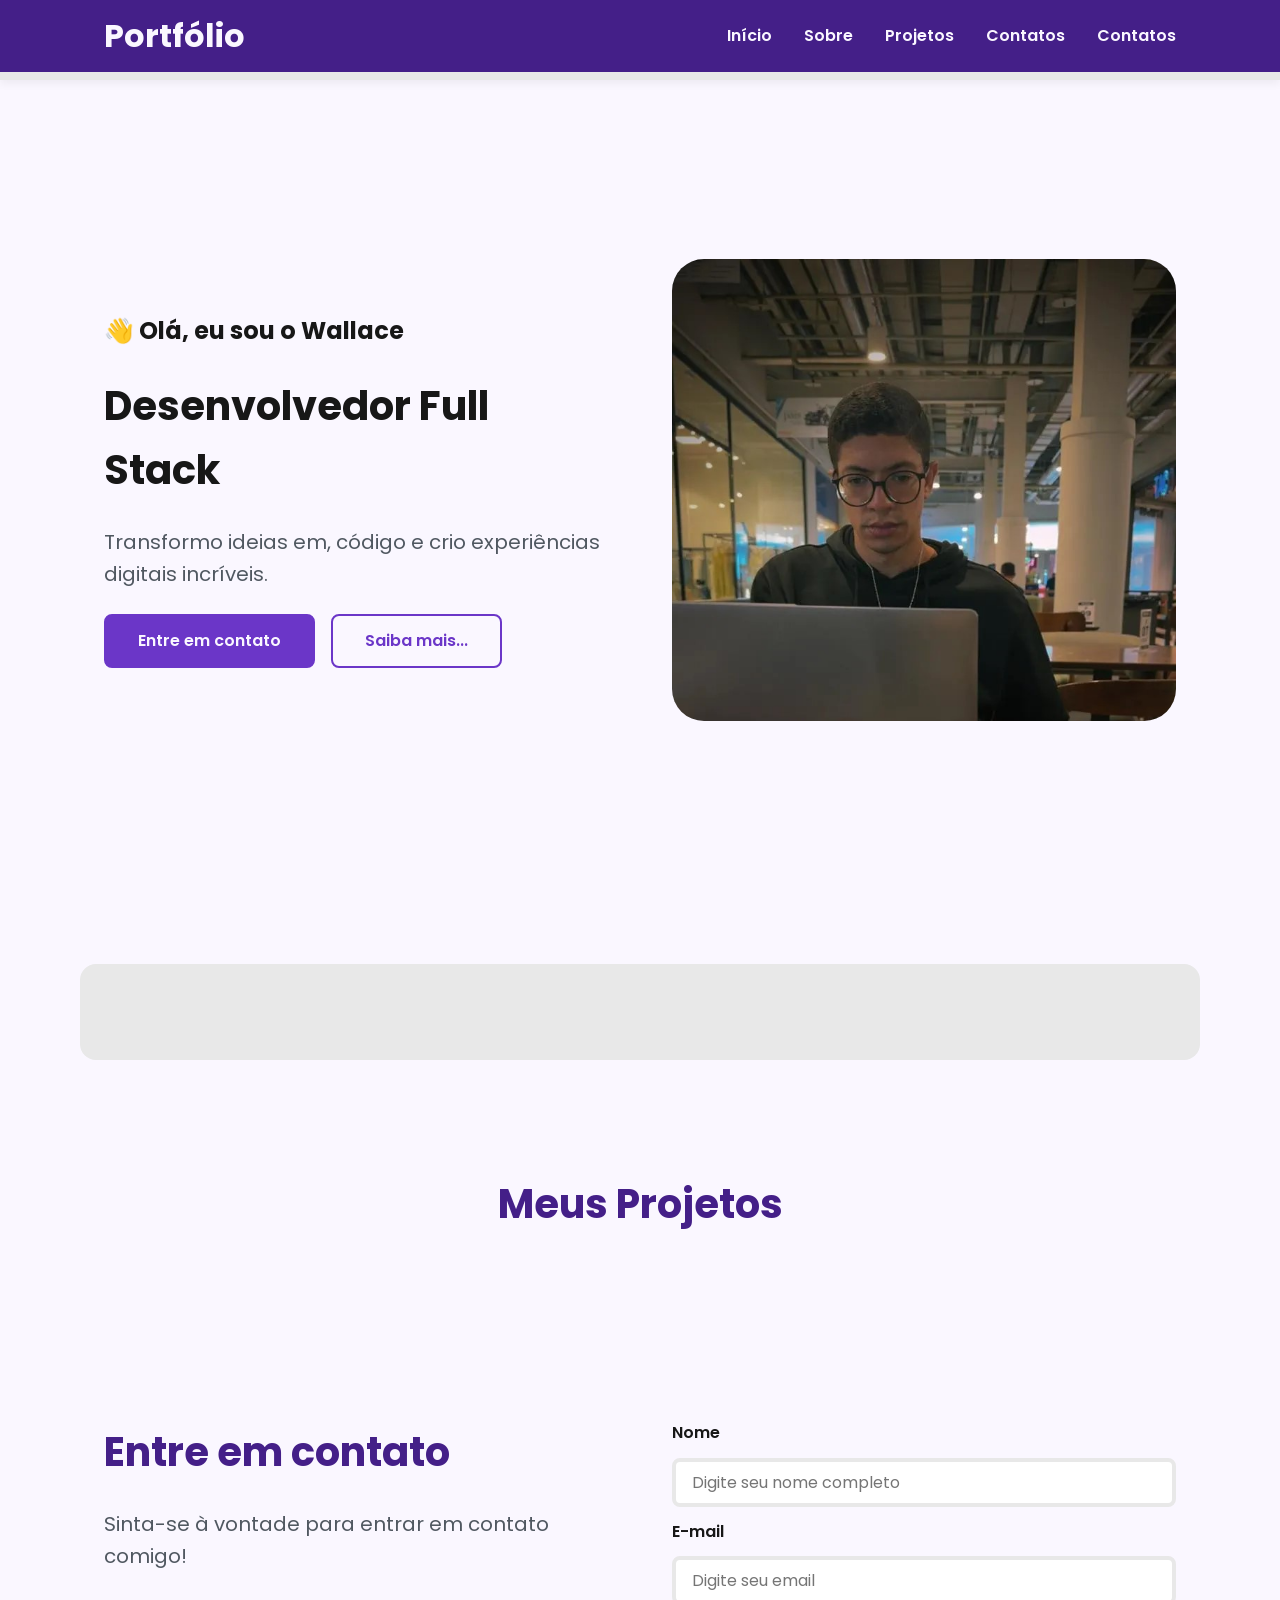
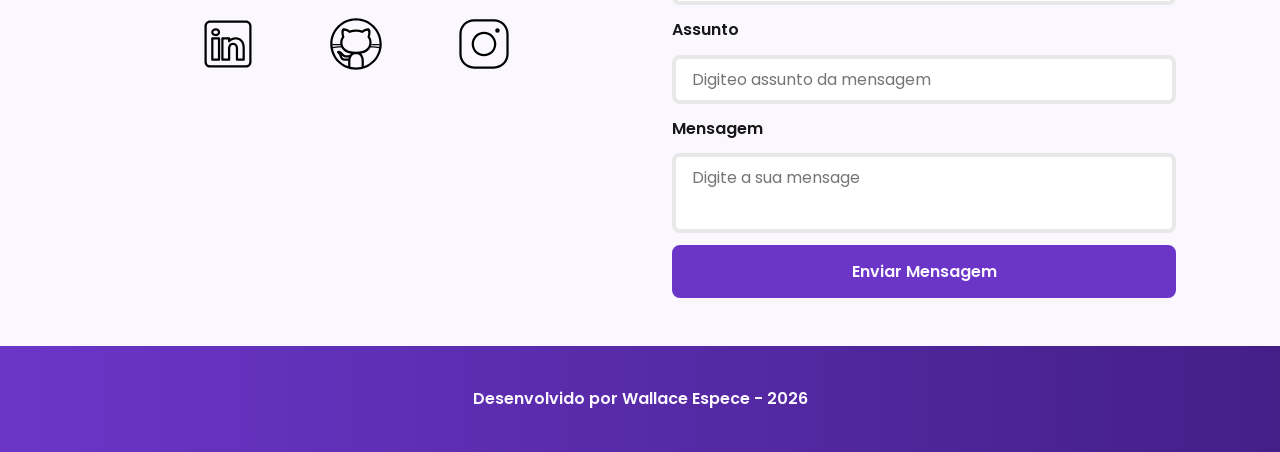
==== index.html @ 697839a0 "✨ New Feature: Construção do Javascript" ====
<!DOCTYPE html>
<html lang="pt-br">

<head>

    <!-- Fontes do Google -->
<link rel="preconnect" href="https://fonts.googleapis.com">
<link rel="preconnect" href="https://fonts.gstatic.com" crossorigin>
 
    <!-- Fonte do Google - Poppins -->
<link href="https://fonts.googleapis.com/css2?family=Poppins&display=swap" rel="stylesheet">

    <meta charset="UTF-8">
    <meta name="viewport" content="width=device-width, initial-scale=1.0">
    <meta name="author" content="Wallace Espece">
    <meta name="description"
        content="Portfólio do Wallace Espece,                 desenvolvedor Full Stack especializado em criar experiências                 digitais incríveis. Conheça meus projetos e entre em contato.">
    <meta name="robots" content="index, follow">

    <link rel="icon" type="image/svg+xml" href="./assets/img/favicon.svg">

    <!-- SWIPER CSS -->
<link rel="stylesheet" href="https://cdn.jsdelivr.net/npm/swiper@11/swiper-bundle.min.css">

    <!--CSS principal da página-->
    <link rel="stylesheet" href="./assets/css/style.css">

    <title>Portfólio do Wallace</title>
</head>

<body>

    <!--Cabeçalho da página-->
    <header>
        <div class="menu-content"> 
        <!--Título do cabeçalho-->
        <a href="index.html" id="titulo">Portfólio</a>

        <!--Menu de Navegação-->
        <nav>
            <ul class="menu-list">
                <li><a href="#hero">Início</a></li>
                <li><a href="#about">Sobre</a></li>
                <li><a href="#projects"> Projetos</a></li>
                <li><a href="#contact">Contatos</a></li>
                <li><a href="#contact">Contatos</a></li>
            </ul>
        </nav>

        </div>
    </header>

    <!--Seção principal da página-->
    <main>
        <!--Seção Hero-->
        <section id="hero" class="section-container hero-container">

            <!--Boas Vindas-->
            <article class="hero-content">
                <span>👋 Olá, eu sou o Wallace</span>
                <h1>Desenvolvedor Full Stack</h1>
                <p>Transformo ideias em, código e crio experiências digitais incríveis.</p>

                <div class="buttons-container">
                    <a href="#contact" class="botao">Entre em contato</a>
                    <a href="#about" class="botao-outline">Saiba mais...</a>
                </div>
            </article>

            <!-- Imagem da Seção Hero-->
            <figure class="hero-image">
                <img src="./assets/img/wallace.jpg" alt="Foto do autor do site" class="float-animation">
            </figure>
        </section>

        <!--Seção About-->
        <section id="about" class="section-container about-container">
            
              
                </section>

        <!--Seção Projetos-->
        <section id="projects" class="section-container projects-container">

            <h2>Meus Projetos</h2>

            <!--Swiper Container-->
            <div class="swiper projects-swiper">
                <div class="swiper-wrapper">
  
                </div>

                <!--Botoões de Navegação-->
                <div class="swiper-button-next"> </div>
                <div class="swiper-button-prev"> </div>

                <!---Paginação-->
                <div class="swipper-pagination">

                </div>
            </div>
        </section>

        <!--Seção Contato-->
        <section id="contact" class="section-container contact-container">

            <!--Redes Sociais-->
            <article class="contact-info">
                <h2>Entre em contato</h2>
                <p>Sinta-se à vontade para entrar em contato comigo!</p>

                 <!-- Links para as Redes Sociais -->
                <div class="social-container">
                    <a href="#" target="_blank" class="social-icon" aria-label="Linkedin">
                    <img src="./assets/icons/social/linkedin.svg" 
                    alt="Link para o LinkdeIn"
                    >
                    </a>

                    
                    <a href="#" target="_blank" class="social-icon" aria-label="GitHub">
                    <img src="./assets/icons/social/github.svg" 
                    alt="Link para o GitHub"
                    >
                    </a>

                               <a href="#" target="_blank" class="social-icon" aria-label="Instagram">
            <img src="./assets/icons/social/instagram.svg"
                 alt="Link para o Instagram"
            >
                     </a>           
                </div>
            </article>

            <!--Formulario de Contato -->

            <form id="formulario" action="https://formsubmit.co/9b14a6be4ffe46f0893c2715994771b4
            
            " method="POST">

                <input type="hidden" name="_text" value="http:localhost:5500/sucess.html">
                <input type="hidden" name="_captcha" value="false">
            <label for="nome">Nome</label>
            <input id="nome" name="nome" type="text" placeholder="Digite seu nome completo">
            <span id="erro-nome"></span>


            <label for="email">E-mail</label>
            <input id="email" name="email" type="text" placeholder="Digite seu email">
            <span id="erro-email"></span>


            <label for="assunto">Assunto</label>
            <input id="assunto" name="assunto" type="text" placeholder="Digiteo assunto da mensagem">
            <span id="erro-assunto"></span>

         <label for="mensagem">Mensagem</label>
         <textarea id="mensagem" name="mensagem" placeholder="Digite a sua mensage"></textarea>
        <span id="erro-mensagem"></span>

        <button class="botao" type="submit">Enviar Mensagem </button>
            
            </form>
        </section>
    </main>

    <!--Rodapé da página-->
    <footer>
        Desenvolvido por Wallace Espece - 2026
    </footer>


    <!-- SWIPER JS -->
    <script src="https://cdn.jsdelivr.net/npm/swiper@11/swiper-bundle.min.js"></script>

    <!--Scrip principal da página-->
    <script src="./assets/js/script.js"></script>
</body>

</html>
---- assets/css/style.css ----
/* Reset do Navegador*/

* {
    margin: 0;
    padding: 0;
    box-sizing: border-box;
    font-family: 'Poppins', sans-serif;
    font-weight: 400;
    text-decoration: none;
    outline: none;
}

/*Variáveis*/

:root {
    /* Paleta de Cores - Purple */
    --purple-50: #f4eaff;
    --purple-100: #e9dcfa;
    --purple-200: #cdb3f0;
    --purple-300: #b186e5;
    --purple-400: #9460db;
    --purple-500: #6b36c8;
    --purple-600: #5b2ca0;
    --purple-700: #4c2177;
    --purple-800: #441f88;
    --purple-900: #2a0e4d;
    --purple-950: #1a0730;
 
    /* Cores Neutras */
    --gray-200: #e8e8e8;
    --gray-400: #505861;
    --black: #171717;
    --white: #FAF7FF;
 
    /* Cores de Estado */
    --error: #e63946;
 
    /* Sombras */
    --shadow-sm: 0 0.25rem 0.5rem rgba(0, 0, 0, 0.05);
    --shadow-md: 0 0.25rem 0.75rem rgba(107, 54, 200, 0.3);
    --shadow-lg: 0 0.5rem 1.5rem rgba(107, 54, 200, 0.2);
 
    /* Espaçamentos */
    --spacing-xs: 0.5rem;
    --spacing-sm: 1rem;
    --spacing-md: 1.5rem;
    --spacing-lg: 2rem;
    --spacing-xl: 3rem;
    --spacing-2xl: 4rem;
 
    /* Tamanhos de Fonte */
    --text-sm: 0.75rem;
    --text-base: 1rem;
    --text-lg: 1.25rem;
    --text-xl: 1.5rem;
    --text-2xl: 2rem;
    --text-3xl: 2.5rem;
 
    /* Border Radius */
    --radius-sm: 0.25rem;
    --radius-md: 0.5rem;
    --radius-lg: 1rem;
    --radius-xl: 2rem;
    --radius-full: 50%;
 
    /* Animação Padrão */
    --transition-default: all 0.3s ease;
}

/*Configurações Básicas*/

html {
    scroll-behavior: smooth; /*rolagem suave*/
}

body {
    display: flex;
    flex-direction: column;
    min-height: 100vh; /*altura do navegador "mínima"*/
    background-color: var(--white);
    line-height: 1.6;
    color: var(--black);
}

main {
    flex: 1;
}

/*Seções - Base Comum - Para todas as seções */ 

.section-container {
    max-width: 70rem;
    margin: 0 auto;
    padding: var(--spacing-xl) var(--spacing-md);
    scroll-margin-top: 6rem; /*6*16= 96 pixel de espaço*/

}

/* Botões*/

.buttons-container {
    display: flex;
    gap: var(--spacing-sm);
}

.botao,
.botao-outline {
    display: inline-block;
    padding: 0.75rem 2rem;
    border: 0.15rem solid transparent;
    border-radius: var(--radius-md);
    font-size: var(--text-base);
    font-weight: 600;
    text-align: center;
    cursor: pointer;
    transition: var(--transition-default);
}

.botao {
    border-color: var(--purple-500);
    background-color: var(--purple-500);
    color: var(--white);
}

.botao:hover {
    border-color: var(--purple-800);
    background-color: var(--purple-800);
    color: var(--white);
    box-shadow: var(--shadow-md);
    transform: translateY(-0.25rem); /*vai dar uma subida quando passar o mouse emcima*/
}

.botao-outline {
    border-color: var(--purple-500);
    background-color: transparent;
    color: var(--purple-500);
}
.botao-outline:hover {
    border-color: var(--purple-500);
    background-color: var(--purple-500);
    color: var(--white);
    box-shadow: var(--shadow-md);
    transform: translateY(-0.25rem); /*vai dar uma subida quando passar o mouse emcima*/
}

/* Botões pequenos - Card Projetos */

.botao.botao-sm,
.botao-outline.botao-sm {
    min-width: 6rem;
    padding: 0.25rem var(--spacing-sm);
    border-width: 0.125rem;
    border-radius: 0.25rem;
    font-size: var(--text-sm); /*texto menor*/
}

/*Seção Header - Cabeçalho e Menu */

header {
    position: sticky; /*quando fizer a rolagem vai passar por debaixo do menu*/
    top: 0;
    z-index: 1000; /* oque vai ficar em cima e que vai ficar embaixo*/
    width: 100%;
    height: 5rem; /*altura 80px de altura*/
    border-bottom: var(--spacing-xs) solid var(--gray-200); /* borda inferior*/
    box-shadow: var(--shadow-sm);
    background-color: var(--purple-800);
}

header a {
    font-weight: 600; /*peso da fonte*/
    color: var(--white);
    transition: color 0.3s ease;
}

header a:hover {
    color: var(--purple-100);
}

#titulo {
    font-size: var(--text-2xl);
    font-weight: 700;
}

.menu-content {
    display: flex;
    justify-content: space-between;
    align-items: center;
    max-width: 70rem;
    height: 100%; /*altura maxima do header*/
    margin: 0 auto;
    padding:  0 var(--spacing-md);

}

.menu-list {
    display: flex;
    gap: var(--spacing-lg);
    list-style: none;
}

menu-list a {
    padding: var(--spacing-xs);
}

/* Seção Hero */
.hero-container {
    display: flex;
    align-items: center;
    gap:  var(--spacing-2xl);
    min-height: calc(100vh - 5rem);
}

.hero-content {
    display: flex;
    flex: 1;
    flex-direction: column;
    gap: var(--spacing-md);
}

.hero-content span {
    font-size: var(--text-xl);
    font-weight: 700;
}

.hero-content h1 {
    font-size: var(--text-3xl);
    font-weight: 700;
}

.hero-content p,
.about-content p,
.contact-info p {
    font-size: var(--text-lg);
    color: var(--gray-400);
}

.hero-image {
    display: flex;
    flex: 1;
    justify-content: center;
}

.hero-image img {
    width: 100%;
    max-width: 100%;/*so pode crescer*/
    border-radius: var(--radius-xl);
}

/* Animação Flutuante*/

@keyframes float {
    0%
    100% {
        transform:transparentY(0);
    }
    50% {
        transform:translateY(-1.25rem);
    }
}

.float-animation {
    animation: float 3s ease-in-out infinite;
}

/*Seção About (Container)*/

.about-container {
    display: flex;
    align-items: center;
    gap: var(--spacing-2xl);
    margin: var(--spacing-2xl)auto;
    border-radius: var(--radius-lg);
    background-color: var(--gray-200);
}

/*Painel Esquerdo (Imagem)*/

.about-image {
    flex: 0 0 17.5rem;
}

.about-image img {
    width: 100%;
    border: 0.35rem solid var(--purple-500);
    border-radius: var(--radius-full);
    box-shadow: var(--shadow-lg);
}

/*Painel Direito (Texto)*/
.about-content h2,
.projects-container h2,
.contact-info h2 {
    margin-bottom: var(--spacing-md);
    font-size: var(--text-3xl);
    font-weight: 700;
    color: var(--purple-800);
}

.about-content p {
    margin-bottom: var(--spacing-sm);
    text-align: justify;
}

/*Painel Inferior (Botões e Dados do GitHub)*/

.about-buttons-data {
    display: flex;
    justify-content: space-between;
    align-items: center;
    gap: var(--spacing-lg);
    margin-top: var(--spacing-lg);
}

.about-buttons-data .botao {
    margin-right: auto;
}


 /*Card - Dados do GitHub*/

 .data-container {
    display: flex;
    gap: var(--spacing-lg); /*espaçamento entre os intens*/
    margin-top: 0;
 }

 .data-item {
    display: flex;
    flex-direction: column;
    align-items: center;
 }

 .data-number {
    font-size: var(--text-xl);
    font-weight: 700;
    text-align: center;
    color: var(--purple-500);
 }

 .data-label {
    font-size: var(--text-base);
    text-align: center;
    color: var(--gray-400);
 }

 /* Projects*/

 .projects-container {
    scroll-margin-top: 3rem;
    margin: var(--spacing-2xl) auto;
    text-align: center;
 }

 .project-swiper {
    position: relative;
    width: 100%;
    padding: var(--spacing-sm) var(--spacing-xl) var(--spacing-xl);
    overflow: hidden;
 }

 /*Card Projeto*/

 .project-card {
    display: flex;
    flex-direction: column;
    width: 100%;
    height: 100%;
    border: 0.15rem solid var(--gray-200);
    border-radius: var(--radius-lg);
    background-color: var(--white);
    box-shadow: var(--shadow-sm);
    overflow: hidden;
    transition: var(--transition-default);
 }


 .project-card:hover {
    box-shadow: var(--shadow-lg);
 }

.project-image {
    display: flex;
    justify-content: center;
    align-items: center;
    width: 100%;
    height: 10rem;
    background: linear-gradient(135deg, var(--purple-50) 0%, var(--purple-100) 100%);
}

.project-image img {
  width: 75%;
  height: 75%;
  max-width: 7rem;
  max-height: 7rem;
  object-fit: contain;
  transition: transform 0.3s ease;
}

.project-content {
  display: flex;
  flex: 1;
  flex-direction: column;
  padding: var(--spacing-md);
  text-align: left;
}

.project-content h3 {
  margin-bottom: 0.75rem;
  font-size: var(--text-lg);
  font-weight: 700;
}

.project-content p {
  margin-bottom: var(--spacing-sm);
  font-size: var(--text-base);
  color: var(--gray-400)
}

.project-tags {
  display: flex;
  flex-wrap: wrap;
  gap: var(--spacing-xs)
}

.tag {
  padding: 0.375rem 0.75rem;
  border-radius: var(--radius-sm);
  background-color: var(--purple-100);
  font-size: var(--text-sm);
  font-weight: 600;
  color: var(--purple-800);
}

.project-buttons {
  display: flex;
  justify-content: center;
  align-items: center;
  gap: 0.75rem;
  margin-top: var(--spacing-sm);
}

/* Configuração do Swiper */

.swiper-wrapper {
    align-items: stretch;
}

.swiper-slide {
    display: flex;
    height: auto;
}

/* Botões do Swiper (navegação) */
.swiper-button-next,
.swiper-button-prev {
    width: 3rem;
    height: 3rem;
}

.swiper-button-next:after,
.swiper-button-prev:after {
    font-size: var(--text-lg);
    color: var(--purple-500);
}

.swiper-button-next:hover:after,
.swiper-button-prev:hover:after {
    color: var(--purple-800);
}

/* Indicadores de paginação */
.swiper-pagination-bullet {
    width: 0.75rem;
    height: 0.75rem;
    background-color: var(--gray-200);
    opacity: 1;
}

.swiper-pagination-bullet-active {
    width: var(--spacing-lg);
    border-radius: var(--radius-sm);
    background-color: var(--purple-500);
}

/*Seção contato*/

.contact-container {
    display: grid;
    grid-template-columns: 1fr 1fr;
    gap: var(--spacing-2xl);
}

/*Redes Sociais*/
.contact-info h2 {
    margin-bottom: var(--spacing-md);
}

.contact-info p {
    margin-bottom: var(--spacing-lg);
}

.social-container {
    display: flex;
    justify-content: center;
    gap: var(--spacing-xl);
}

.social-icon {
    width: 5rem;
    height: 5rem;
    padding: 0.75rem;
    border-radius: var(--radius-md);
    transition: var(--transition-default);
}

.social-icon img {
    width: 100%;
    filter: brightness(0) saturate(100%);
    transition: filter 0.3s ease;
}

.social-icon img:hover {
    filter: brightness(0) 
            saturate(100%) 
            invert(42%) 
            sepia(93%) 
            saturate(1352%) 
            hue-rotate(243deg) 
            brightness(79%) 
            contrast(91%);
}

/* Formulario de Contato*/

form {
    display: flex;
    flex-direction: column;
    gap: 0.75rem;
}

form label {
  font-size: var(--text-base);
  font-weight: 600;
}

form input,
form textarea {
    width: 100%;
    padding: 0.5rem var(--spacing-sm);
    border: 0.25rem solid var(--gray-200);
    border-radius: var(--radius-md);
    font-family: inherit;
    font-size: var(--text-base);
    transition: border-color 0.3s ease;
}

form input:focus,
form textarea:focus {
    border-color: var(--purple-500);
    outline: none;
}

form textarea {
    min-height: 5rem;
    resize: none;
}

form span {
    margin-top: -0.75rem;
    font-size: var(--text-sm);
    color: var(--error);
}
 /*Seção Footer*/

 footer {
    padding: 2.5rem;
    background: linear-gradient(to right, var(--purple-500), var(--purple-800));
    font-weight: 600;
    text-align: center;
    color: var(--white);
 }


 /*Seção Success (Container)*/

 .sucess-container {
    display: flex;
    flex-direction: column;
    justify-content: center;
    align-items: center;
    width: 100%;
    min-height: calc(100vh - 12.5rem);
    padding: var(--spacing-xl) var(--spacing-md);

 }

 /*Seção Success - Conteúdo (Texto)*/

 .sucess-content {
    display: flex;
    flex-direction: column;
    align-items: center;
    gap: var(--spacing-md);
    max-width: 37.5rem;
    text-align: center;
 }

.sucess-content h1 {
    font-size: var(--text-3xl);
    font-weight: 700;
    color: var(--purple-800);
}


.sucess-content h2 {
    font-size: var(--text-lg);
    color: var(--gray-400);
}

/*Seção Success - Ícone*/

.sucess-icon {
    display: flex;
    align-items: center;
    justify-content: center;
    width: 7.5rem;
    height: 7.5rem;
    border-radius: var(--radius-full);
    background-color: var(--purple-100);
}

.sucess-icon img {
    width: 6rem;
    height: 6rem;
    filter: brightness(0)
    saturate(100%)
    invert(11%)
    sepia(69%)
    saturate(3759%)
    hue-rotate(256deg)
    brightness(101%)
    contrast(96%);
}

/* Responsividade - Tablet*/
@media screen and (max-width: 1024px) {

    /*Layout, Tipografia e Menu*/
    /* Layout */
    .section-container {
        padding: var(--spacing-lg) var(--spacing-md);
    }

    /* Tipografia */
    .section-container h1 {
        font-size: var(--text-3xl);
    }

    .section-container h2 {
        font-size: var(--text-2xl);
    }

    .section-container p {
        font-size: var(--text-base);
    }

    .section-container span {
        font-size: var(--text-lg);
    }

    .success-content h1 {
        font-size: var(--text-3xl);
    }

    .success-content h2 {
        font-size: var(--text-xl);
    }

    /* Header - Oculta menu em telas pequenas */
    @media (max-width: 768px) {
        .menu-list {
            display: none;
        }
    }

    /* Seção Hero*/
    /* Hero */
.hero-container {
    flex-direction: column-reverse;
    gap: var(--spacing-lg);
    min-height: 60vh;
    text-align: center;
}

.hero-content,
.hero-image {
    width: 90%;
}

.hero-image img {
    object-fit: cover;
}

.buttons-container {
    justify-content: center;
    width: 100%;
}

.hero-container .botao,
.hero-container .botao-outline {
    padding: 0.75rem 1.5rem;
    font-size: 0.95rem;
    white-space: nowrap;
}

/* Seção About*/

.about-container {
    flex-direction: column;
    gap: var(--spacing-md);
    margin: var(--spacing-lg);
    padding: var(--spacing-lg);
}

.about-image {
    flex: 0 0 auto;
    width: 100%;
    display: flex;
    justify-content: center;
}

.about-image img {
    max-width: 16rem;
    width: 100%;
}

.about-content {
    width: 100%;
}

.about-buttons-data {
    flex-direction: column;
    gap: var(--spacing-md);
    align-items: stretch;
}

.about-buttons-data .botao {
    margin-right: 0;
}

.data-container {
    justify-content: center;
    width: 100%;
}

    /*Seção Projects*/

    /* Projects */
.projects-container {
    margin: var(--spacing-lg) auto 0;
}

.projects-swiper {
    margin: 0;
    padding: var(--spacing-sm) var(--spacing-lg) 2.5rem;
}

.project-card {
    width: 300px;
    height: 38rem;
    min-height: 20rem;
    max-height: 38rem;
    max-width: 100%;
}

.project-content {
    display: flex;
    flex-direction: column;
    justify-content: space-between;
    height: 100%;
}

.project-content p {
    flex: 1;
    overflow: hidden;
}

.project-tags {
    min-height: 2.5rem;
    align-items: flex-start;
}

.swiper-wrapper {
    align-items: stretchy;
}

.swiper-slide {
    display: flex;
    justify-content: center;
    align-items: stretchy;
    height: auto;
}

.swiper-button-next,
.swiper-button-prev {
    display: none;
}

 /*Seções Contact e Success*/

    /* Contact */
.contact-container {
    grid-template-columns: 1fr;
    gap: var(--spacing-lg);
    width: 90%;
    margin: 0 auto;
}

/* Success Page */
.success-container {
    padding: var(--spacing-xl) var(--spacing-md);
    min-height: calc(100vh - 10rem);
}

.success-content {
    gap: var(--spacing-lg);
    max-width: 35rem;
}

.success-icon {
    width: 6rem;
    height: 6rem;
}

.success-icon img {
    width: 5rem;
    height: 5rem;
}

}

/*Responsividade para celular*/

@media screen and (max-width: 480px){
    
    .section-container{
        padding: var(--spacing-md) var(--spacing-sm);
    }

        .section-container h1{
            font-size: var(--text-xl);
        }

        .section-container h2 {
            font-size: var(--text-lg);
        }

        .section-container p {
            font-size: var(--text-base);
        }

        .section-container span {
            font-size: var(--text-lg);
        }

        #titulo {
            font-size: var(--text-xl);
        }
        .menu-content{
            justify-content: center;
        }
        .menu-list{
            display: none;
        }

        .hero-container {
            flex-direction: column-reverse;
            gap: var(--spacing-xs);
        }

        .hero-content {
            gap: var(--spacing-xs);
            width: 100%;
        }

        .buttons-container {
            flex-direction: column;
            gap: 0.75rem;
            width: 100%;

        }

        .buttons-container .botao,
        .buttons-container .butao-outiline{
            padding: 0.75rem 1rem;
            font-size: var(--text-base);
            white-space: nowrap;
        }

        .hero-image {
            width: 100%;
        }

        .hero-image img-mode{
            max-width: 20rem; /*20de tamanho*/
        }

        .about-container{
            flex-direction: column;
            margin: var(--spacing-lg) 0.5rem;
            padding: var(--spacing-md);
        }

        .about-image img{
            max-width: 16rem;
        }

        .about-content{
            width: 100%;
        }

        .about-buttons-data{
            flex-direction: column;
            gap: var(--spacing-md);
            align-items: stretch;
        }

        .about-buttons-data .botao,
        .about-buttons-data .botao-outline{
            width: 100%;
            padding: 0.75rem var(--spacing-lg);
            font-size: var(--text-base);
            text-align: center;
        }

        .data-container{
            justify-content: center;
            width: 100%;
        }

        .data-number {
            font-size: var(--text-lg);
        }

        .data-label {
            font-size: var(--text-sm);
        }

        .contact-container{
            grid-template-columns: 1fr;
            gap: var(--spacing-lg);
            width: 100%;
            margin: 0 auto;
        }

        .contact-info{
            width: 100%;
        }

        form{
            width: 100%;
        }
}
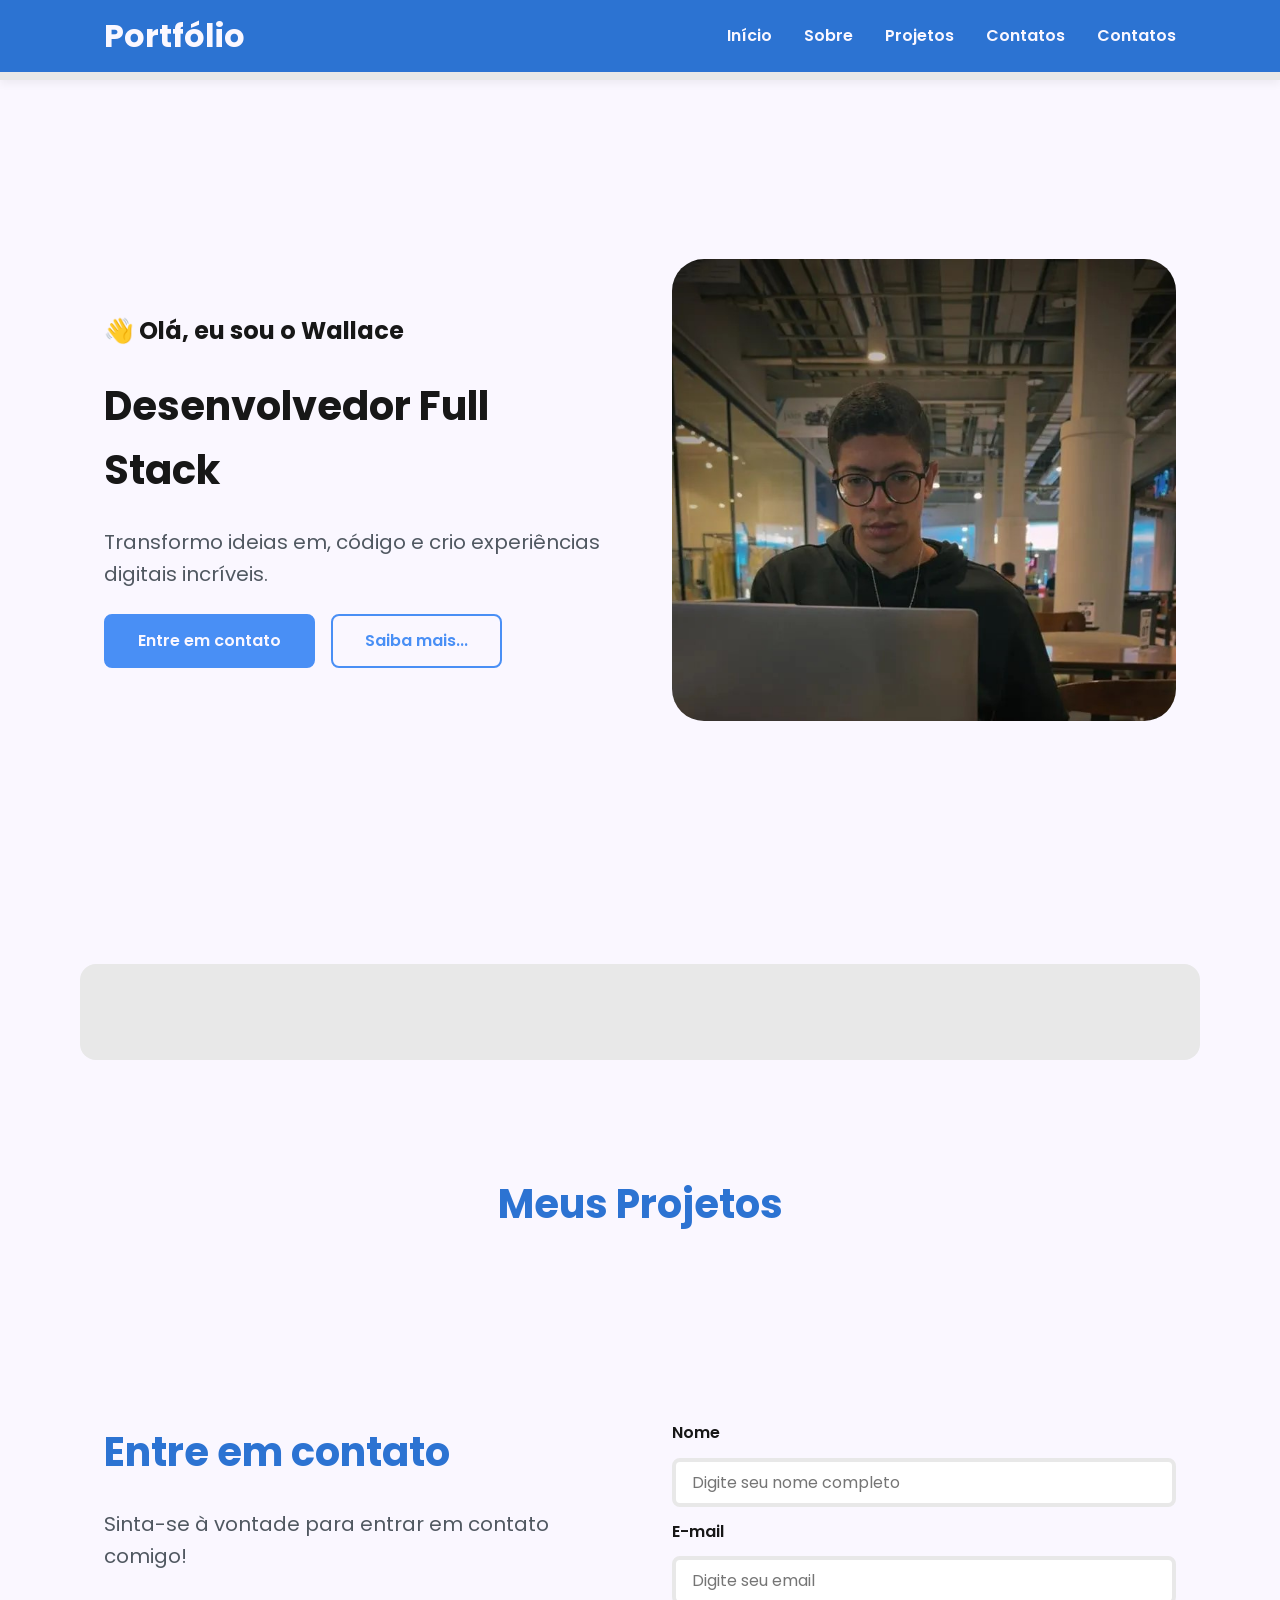
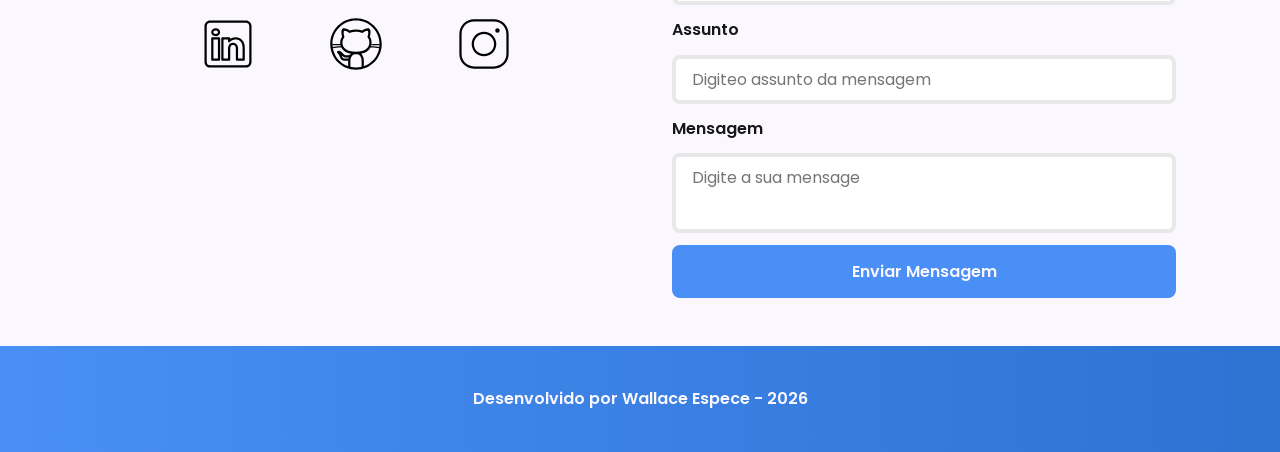
==== commit 1998d64d: "✨ New Feature: Alteração das cores" ====
--- a/index.html
+++ b/index.html
@@ -138,7 +138,7 @@
             
             " method="POST">
 
-                <input type="hidden" name="_text" value="http:localhost:5500/sucess.html">
+                <input type="hidden" name="_text" value="https://wallaceespy.github.io/portfolio/success.html">
                 <input type="hidden" name="_captcha" value="false">
             <label for="nome">Nome</label>
             <input id="nome" name="nome" type="text" placeholder="Digite seu nome completo">
--- a/assets/css/style.css
+++ b/assets/css/style.css
@@ -14,15 +14,15 @@
 
 :root {
     /* Paleta de Cores - Purple */
-    --purple-50: #f4eaff;
-    --purple-100: #e9dcfa;
+    --purple-50:  #BBD5FB;
+    --purple-100: #E7F0FE;
     --purple-200: #cdb3f0;
     --purple-300: #b186e5;
     --purple-400: #9460db;
-    --purple-500: #6b36c8;
+    --purple-500: #498FF5;
     --purple-600: #5b2ca0;
     --purple-700: #4c2177;
-    --purple-800: #441f88;
+    --purple-800: #2c73d2;
     --purple-900: #2a0e4d;
     --purple-950: #1a0730;
  
@@ -635,12 +635,12 @@
     height: 6rem;
     filter: brightness(0)
     saturate(100%)
-    invert(11%)
-    sepia(69%)
-    saturate(3759%)
-    hue-rotate(256deg)
-    brightness(101%)
-    contrast(96%);
+    invert(30%)
+    sepia(84%)
+    saturate(3501%)
+    hue-rotate(209deg)
+    brightness(97%)
+    contrast(101%);
 }
 
 /* Responsividade - Tablet*/
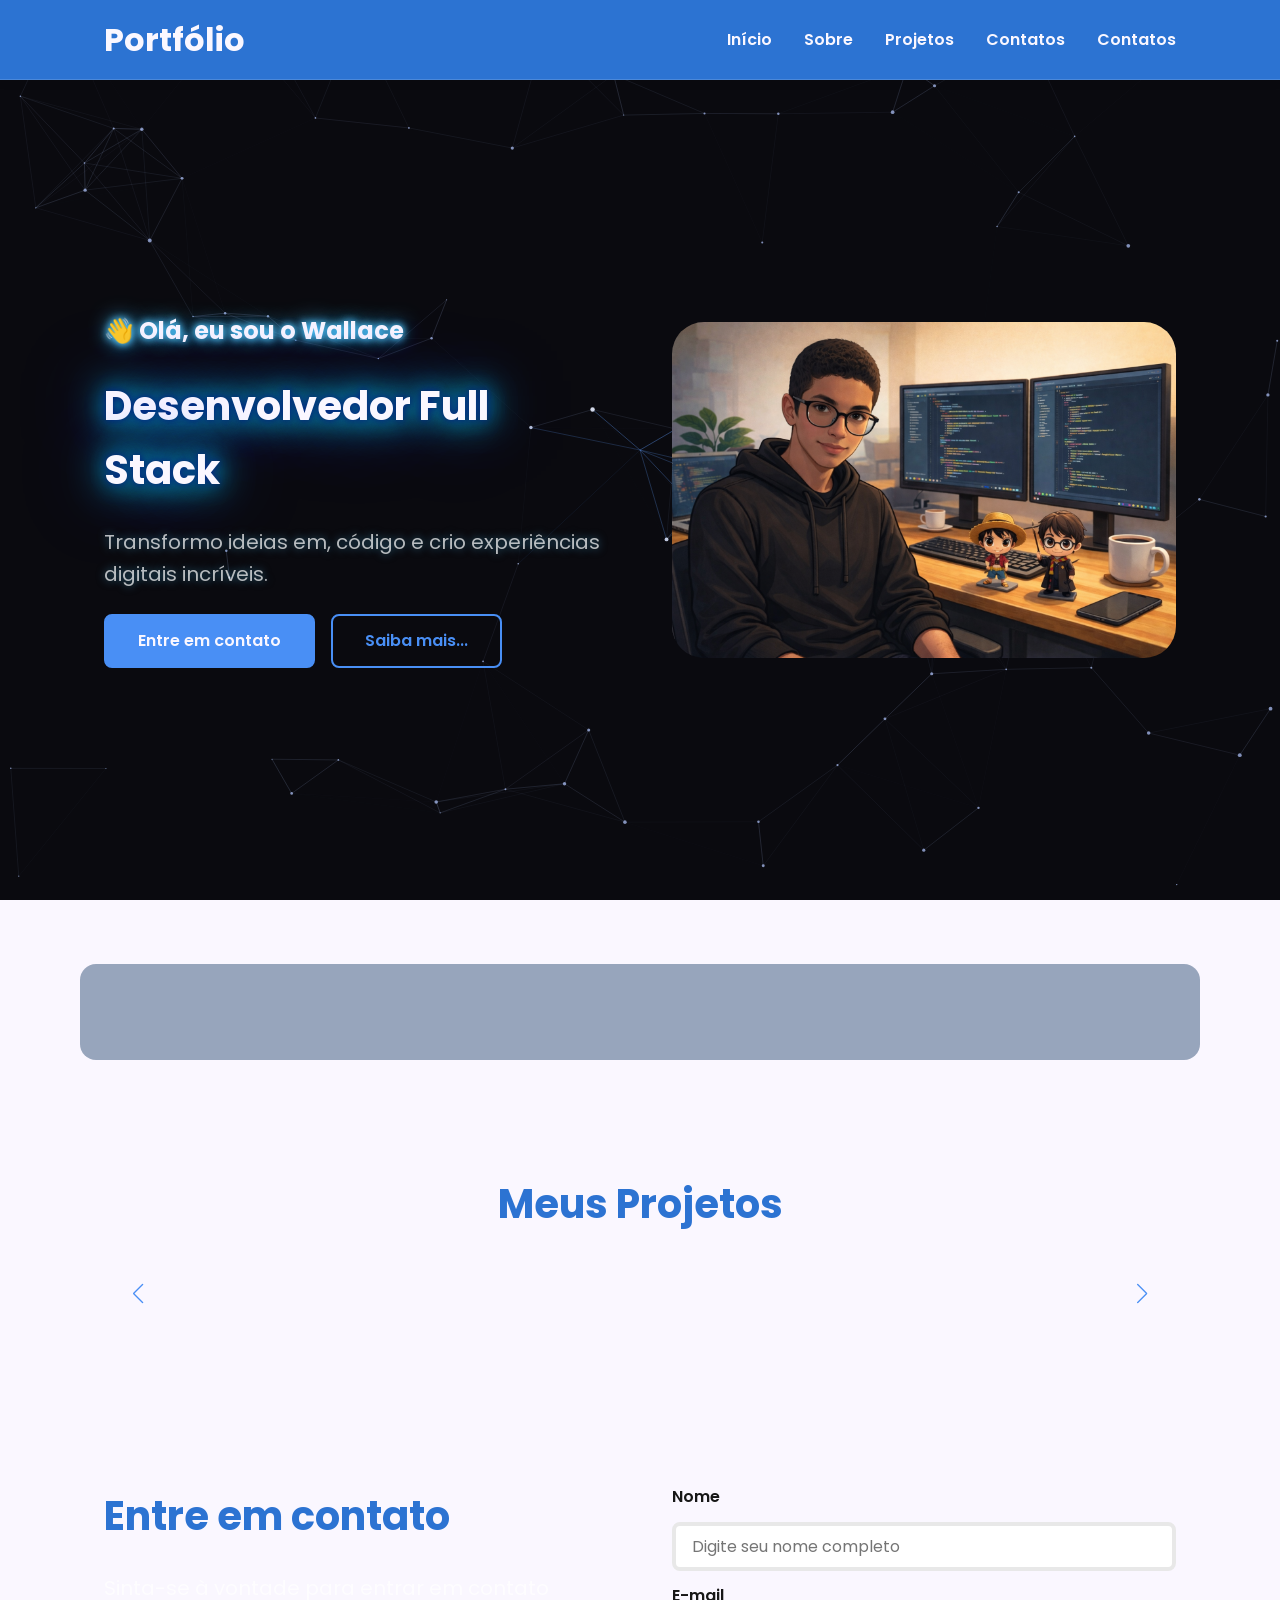
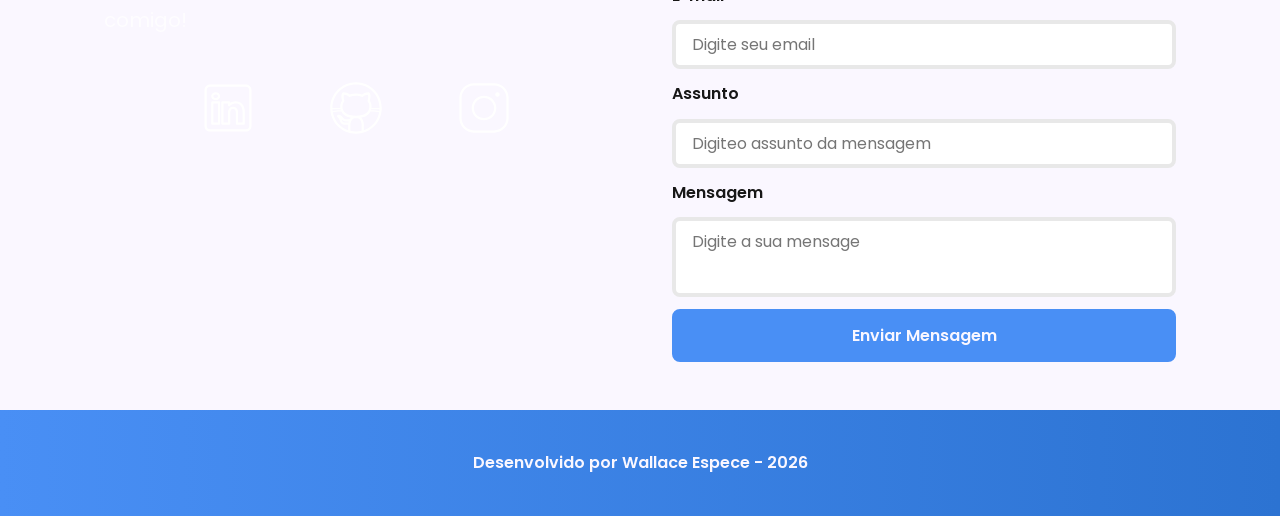
==== commit 1d18187e: "✨ New Feature: Correção" ====
--- a/index.html
+++ b/index.html
@@ -21,7 +21,6 @@
 
     <!-- SWIPER CSS -->
 <link rel="stylesheet" href="https://cdn.jsdelivr.net/npm/swiper@11/swiper-bundle.min.css">
-
     <!--CSS principal da página-->
     <link rel="stylesheet" href="./assets/css/style.css">
 
@@ -29,6 +28,8 @@
 </head>
 
 <body>
+    <canvas id="plexus"></canvas>
+
 
     <!--Cabeçalho da página-->
     <header>
@@ -57,9 +58,9 @@
 
             <!--Boas Vindas-->
             <article class="hero-content">
-                <span>👋 Olá, eu sou o Wallace</span>
-                <h1>Desenvolvedor Full Stack</h1>
-                <p>Transformo ideias em, código e crio experiências digitais incríveis.</p>
+                <span class="neon-label">👋 Olá, eu sou o Wallace</span>
+                <h1 class="neon-title">Desenvolvedor Full Stack</h1>
+                <p class="neon-text">Transformo ideias em, código e crio experiências digitais incríveis.</p>
 
                 <div class="buttons-container">
                     <a href="#contact" class="botao">Entre em contato</a>
@@ -69,7 +70,7 @@
 
             <!-- Imagem da Seção Hero-->
             <figure class="hero-image">
-                <img src="./assets/img/wallace.jpg" alt="Foto do autor do site" class="float-animation">
+                <img src="./assets/img/image ia.png" alt="Foto do autor do site" class="float-animation">
             </figure>
         </section>
 
@@ -111,14 +112,14 @@
 
                  <!-- Links para as Redes Sociais -->
                 <div class="social-container">
-                    <a href="#" target="_blank" class="social-icon" aria-label="Linkedin">
+                    <a href="https://www.linkedin.com/in/wallace-espece/" target="_blank" class="social-icon" aria-label="Linkedin">
                     <img src="./assets/icons/social/linkedin.svg" 
                     alt="Link para o LinkdeIn"
                     >
                     </a>
 
                     
-                    <a href="#" target="_blank" class="social-icon" aria-label="GitHub">
+                    <a href="https://github.com/wallaceespy" target="_blank" class="social-icon" aria-label="GitHub">
                     <img src="./assets/icons/social/github.svg" 
                     alt="Link para o GitHub"
                     >
@@ -138,7 +139,7 @@
             
             " method="POST">
 
-                <input type="hidden" name="_text" value="https://wallaceespy.github.io/portfolio/success.html">
+                <input type="hidden" name="_next" value="https://portifoliowallaceespece.netlify.app//success.html">
                 <input type="hidden" name="_captcha" value="false">
             <label for="nome">Nome</label>
             <input id="nome" name="nome" type="text" placeholder="Digite seu nome completo">
--- a/assets/css/style.css
+++ b/assets/css/style.css
@@ -84,6 +84,9 @@
 
 main {
     flex: 1;
+    /*animação*/
+     position: relative;
+    z-index: 1;
 }
 
 /*Seções - Base Comum - Para todas as seções */ 
@@ -162,7 +165,9 @@
     z-index: 1000; /* oque vai ficar em cima e que vai ficar embaixo*/
     width: 100%;
     height: 5rem; /*altura 80px de altura*/
-    border-bottom: var(--spacing-xs) solid var(--gray-200); /* borda inferior*/
+    /*border-bottom: var(--spacing-xs) solid var(--gray-200);*/ /* borda inferior*/
+    border-bottom: 0.1rem solid rgba(255, 255, 255, 0.15);
+
     box-shadow: var(--shadow-sm);
     background-color: var(--purple-800);
 }
@@ -219,20 +224,28 @@
 }
 
 .hero-content span {
-    font-size: var(--text-xl);
+    /*font-size: var(--text-xl);*/
+        color: var(--white);
+
     font-weight: 700;
 }
 
 .hero-content h1 {
-    font-size: var(--text-3xl);
+    /*font-size: var(--text-3xl);*/
+        color: var(--white);
+
     font-weight: 700;
 }
+
+
 
 .hero-content p,
 .about-content p,
 .contact-info p {
     font-size: var(--text-lg);
-    color: var(--gray-400);
+        color: rgba(255, 255, 255, 0.7);
+
+    /*: var(--gray-400);*/
 }
 
 .hero-image {
@@ -252,7 +265,7 @@
 @keyframes float {
     0%
     100% {
-        transform:transparentY(0);
+        transform:translateY(0);
     }
     50% {
         transform:translateY(-1.25rem);
@@ -271,7 +284,7 @@
     gap: var(--spacing-2xl);
     margin: var(--spacing-2xl)auto;
     border-radius: var(--radius-lg);
-    background-color: var(--gray-200);
+    background-color: #002a5765; /* azul escuro */
 }
 
 /*Painel Esquerdo (Imagem)*/
@@ -287,8 +300,25 @@
     box-shadow: var(--shadow-lg);
 }
 
+/*alteração*/
+.about-content h2 {
+    color: var(--white);
+}
+
+.about-content p {
+    color: rgba(255, 255, 255, 0.85);
+}
+
+.data-number {
+    color: #4fc3f7; /* azul neon */
+}
+
+.data-label {
+    color: rgba(255, 255, 255, 0.7);
+}
+
 /*Painel Direito (Texto)*/
-.about-content h2,
+/*.about-content h2,*/
 .projects-container h2,
 .contact-info h2 {
     margin-bottom: var(--spacing-md);
@@ -352,7 +382,7 @@
     text-align: center;
  }
 
- .project-swiper {
+ .projects-swiper {
     position: relative;
     width: 100%;
     padding: var(--spacing-sm) var(--spacing-xl) var(--spacing-xl);
@@ -516,19 +546,19 @@
 
 .social-icon img {
     width: 100%;
-    filter: brightness(0) saturate(100%);
+    filter: brightness(0) invert(1); /* branco */
     transition: filter 0.3s ease;
 }
 
 .social-icon img:hover {
     filter: brightness(0) 
             saturate(100%) 
-            invert(42%) 
-            sepia(93%) 
-            saturate(1352%) 
-            hue-rotate(243deg) 
-            brightness(79%) 
-            contrast(91%);
+            invert(29%) 
+            sepia(98%) 
+            saturate(7490%) 
+            hue-rotate(215deg) 
+            brightness(85%) 
+            contrast(110%);
 }
 
 /* Formulario de Contato*/
@@ -579,6 +609,9 @@
     font-weight: 600;
     text-align: center;
     color: var(--white);
+    /*animção*/
+    position: relative;
+    z-index: 1;
  }
 
 
@@ -961,4 +994,45 @@
         form{
             width: 100%;
         }
+}
+
+/*Animação */
+#plexus {
+    position: fixed;
+    top: 0;
+    left: 0;
+    z-index: 0;
+    background: #0a0a0f;
+    width: 100%;
+    height: 100%;
+}
+
+
+/*tile neon*/
+.neon-title {
+    font-size: var(--text-3xl);
+    font-weight: 700;
+    color: #fff;
+    text-shadow:
+        0 0 7px #06298b,
+        0 0 10px #0207338c,
+        0 0 21px #0bacec,
+        0 0 42px #10eeee,
+        0 0 82px #1740f8;
+}
+
+.neon-label {
+    font-size: var(--text-xl);
+    font-weight: 700;
+    color: #4fc3f7;
+    text-shadow:
+        0 0 7px #4fc3f7,
+        0 0 10px #4fc3f7,
+        0 0 21px #4fc3f7;
+}
+
+.neon-text {
+    font-size: var(--text-lg);
+    color: rgba(255, 255, 255, 0.8);
+    text-shadow: 0 0 8px rgba(79, 195, 247, 0.5);
 }
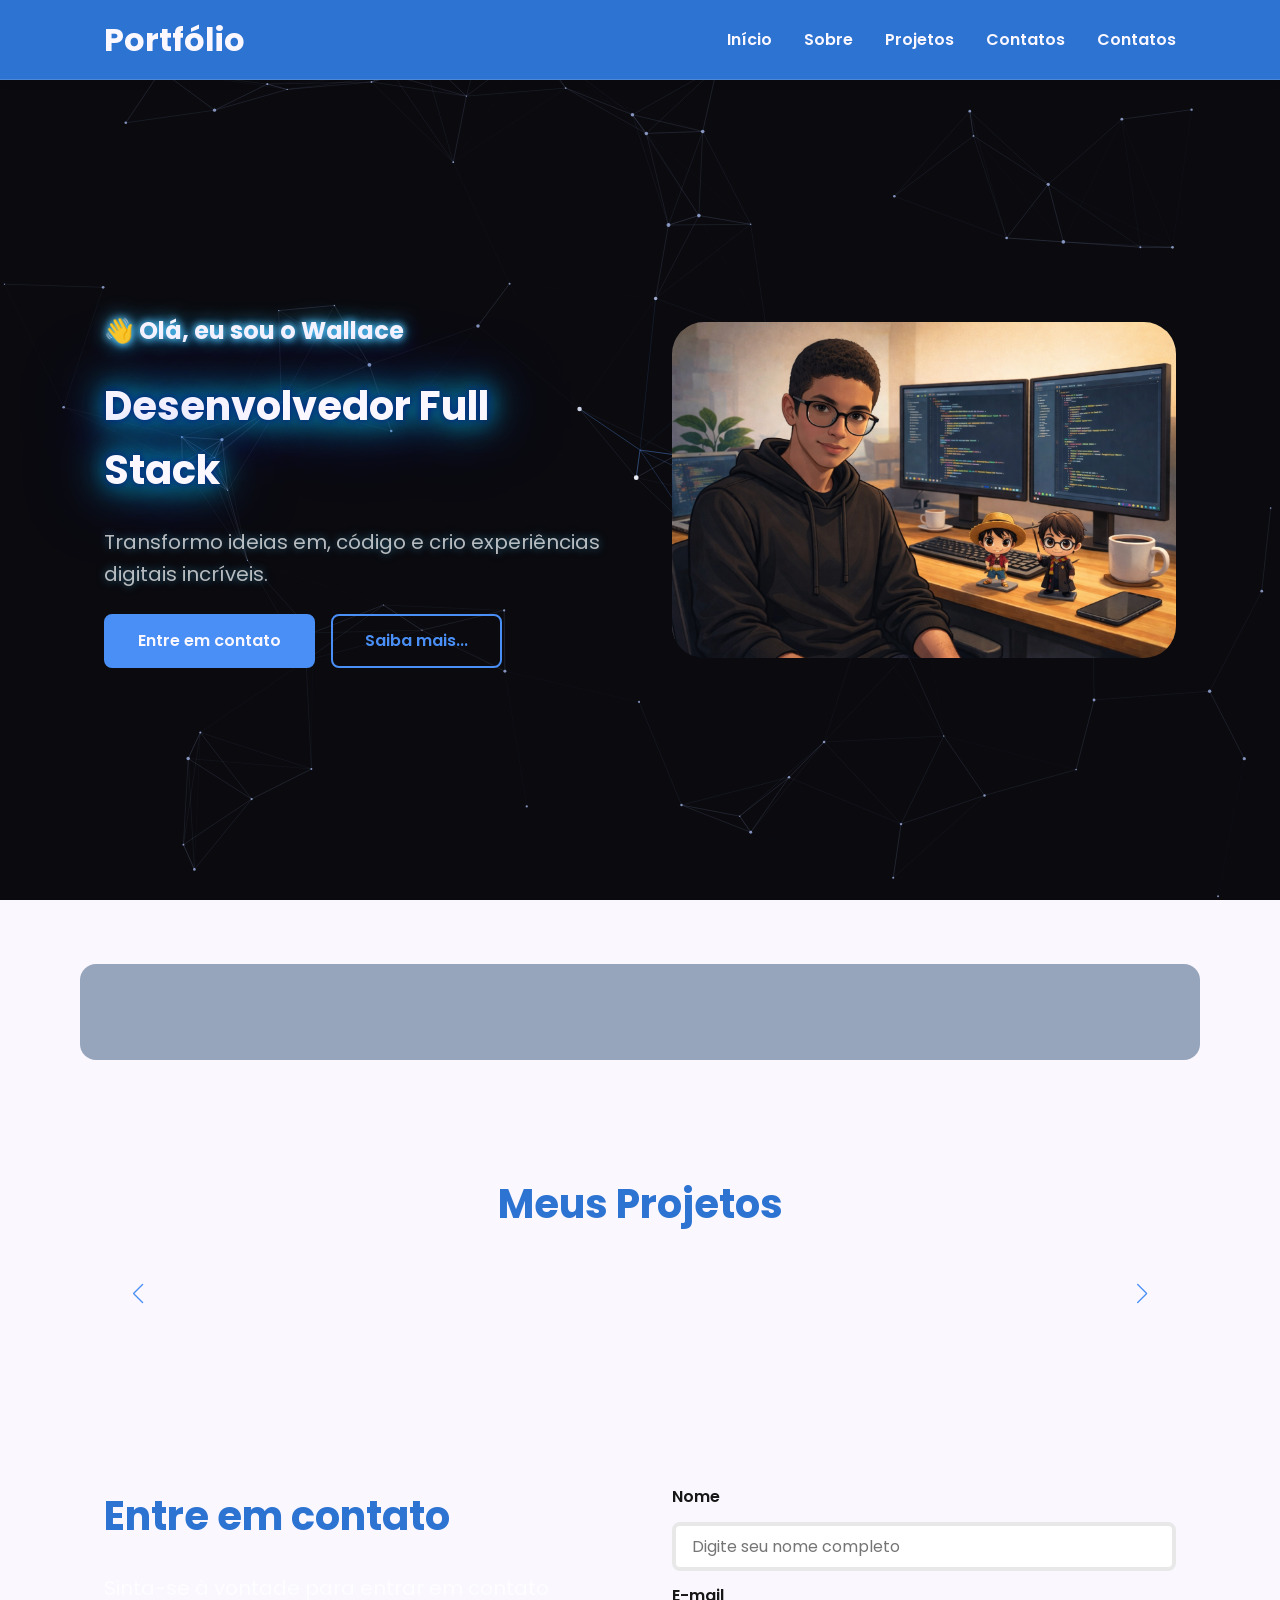
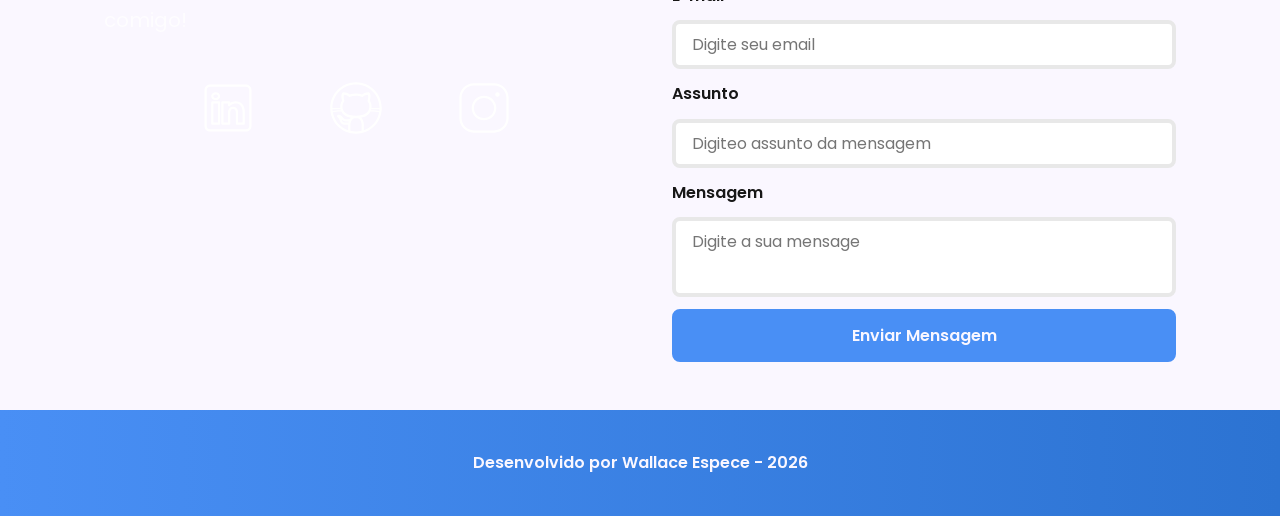
==== commit 71d249fe: "✨ New Feature:" ====
--- a/index.html
+++ b/index.html
@@ -14,7 +14,7 @@
     <meta name="viewport" content="width=device-width, initial-scale=1.0">
     <meta name="author" content="Wallace Espece">
     <meta name="description"
-        content="Portfólio do Wallace Espece,                 desenvolvedor Full Stack especializado em criar experiências                 digitais incríveis. Conheça meus projetos e entre em contato.">
+        content="Portfólio do Wallace Espece ,desenvolvedor Full Stack especializado em criar experiências digitais incríveis. Conheça meus projetos e entre em contato.">
     <meta name="robots" content="index, follow">
 
     <link rel="icon" type="image/svg+xml" href="./assets/img/favicon.svg">
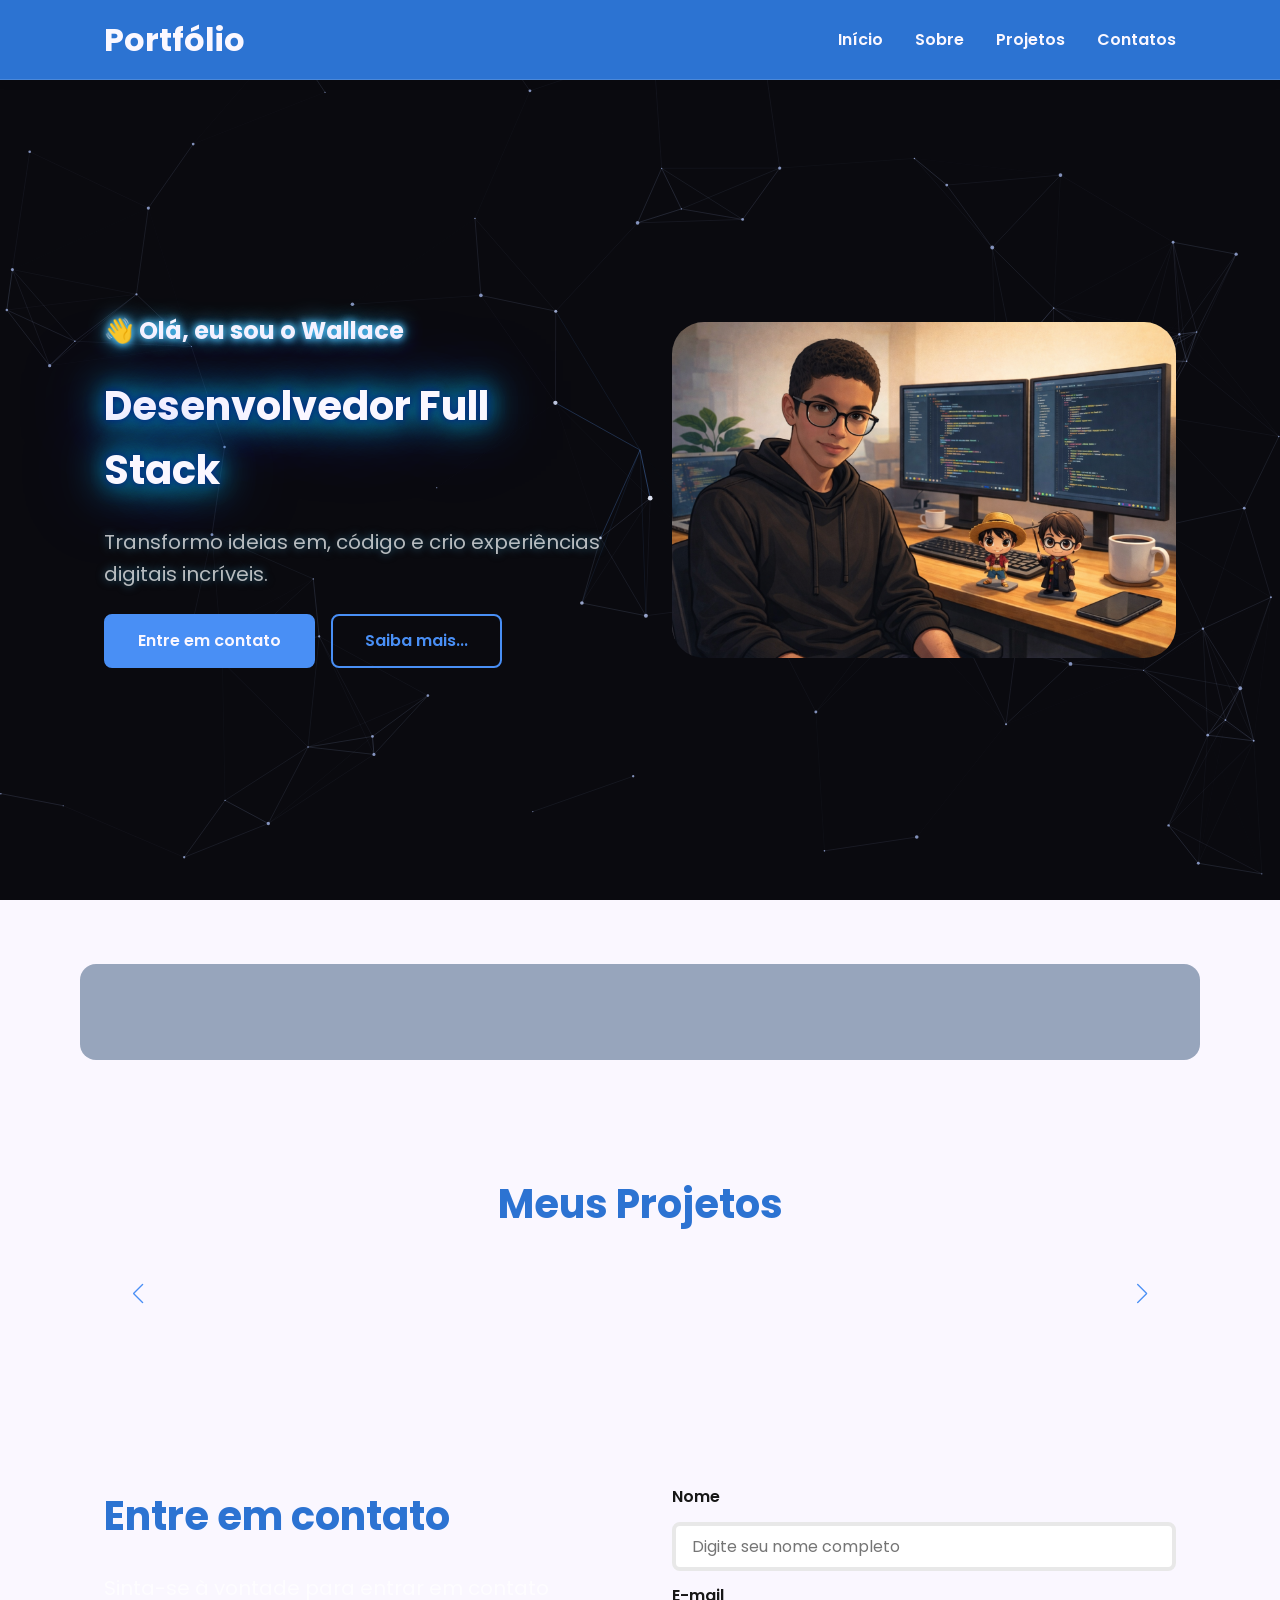
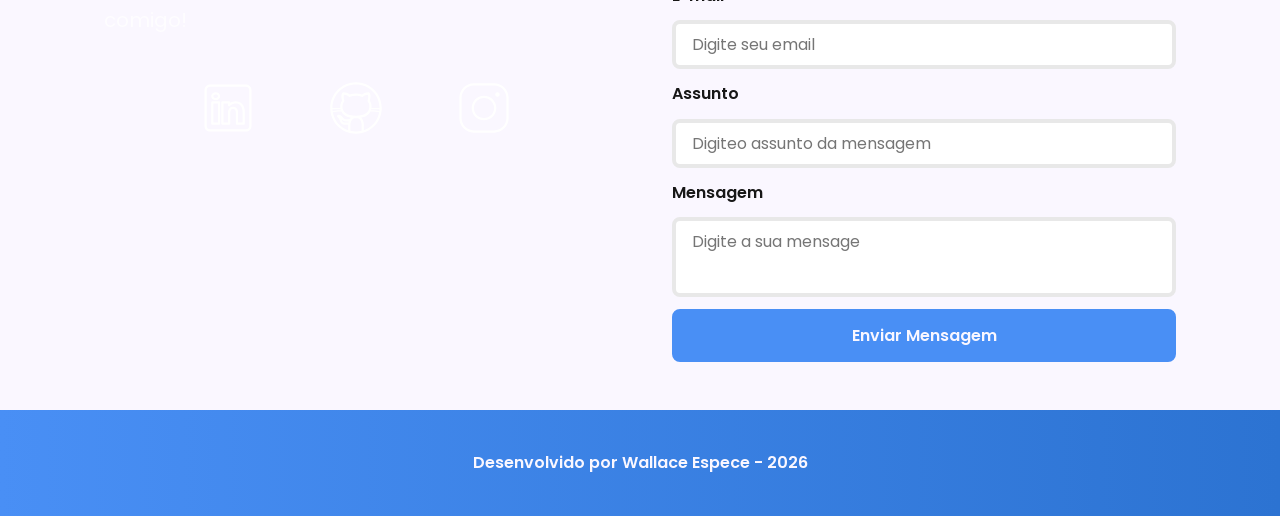
==== commit a82f97a4: "💄 UI:  contact" ====
--- a/index.html
+++ b/index.html
@@ -43,7 +43,6 @@
                 <li><a href="#hero">Início</a></li>
                 <li><a href="#about">Sobre</a></li>
                 <li><a href="#projects"> Projetos</a></li>
-                <li><a href="#contact">Contatos</a></li>
                 <li><a href="#contact">Contatos</a></li>
             </ul>
         </nav>
